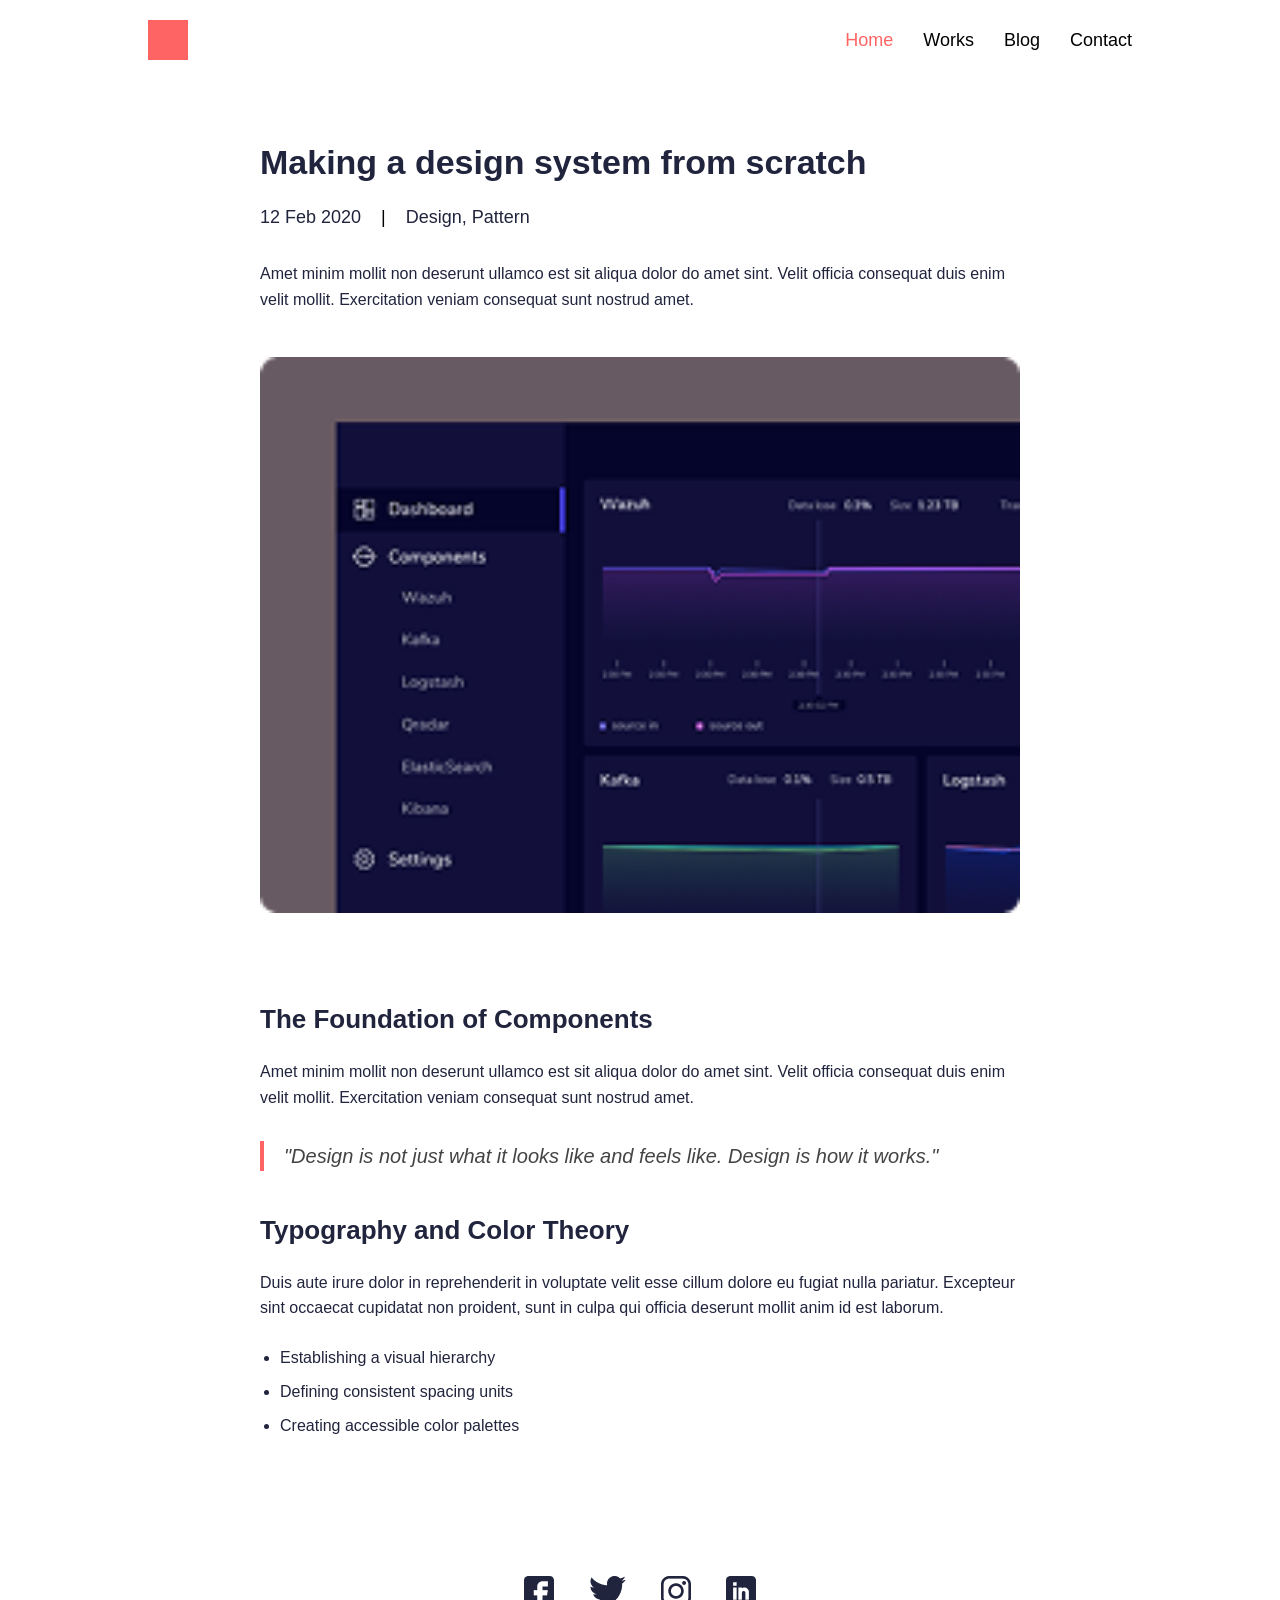
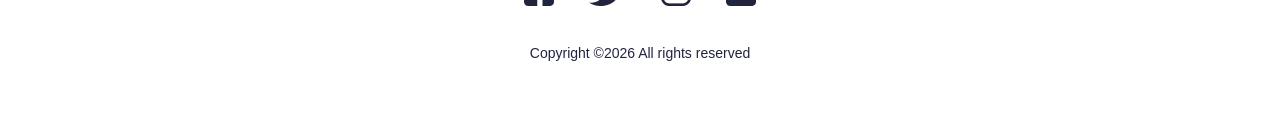
==== src/blog.html @ fc3e3138 "adding the first draft of my teaching project" ====
<!doctype html>
<html lang="en">
  <head>
    <meta charset="UTF-8" />
    <meta name="viewport" content="width=device-width, initial-scale=1.0" />
    <title>John | Creative Technologist</title>
    <link rel="stylesheet" href="style.css" />
  </head>
  <body>
    <nav class="navbar">
      <div class="container">
        <div class="logo">
          <div class="logo-placeholder"></div>
        </div>

        <ul class="nav-links" id="navLinks">
          <li><a href="#" class="active">Home</a></li>
          <li><a href="#">Works</a></li>
          <li><a href="#">Blog</a></li>
          <li><a href="#">Contact</a></li>
        </ul>

        <div class="burger" id="burgerMenu">
          <span></span>
          <span></span>
          <span></span>
        </div>
      </div>
    </nav>

    <main class="blog-post-container">
    <article class="blog-article">
        <header class="blog-header">
            <h1 class="blog-main-title">Making a design system from scratch</h1>
            
            <div class="blog-metadata">
                <span class="blog-date">12 Feb 2020</span>
                <span class="blog-divider">|</span>
                <span class="blog-tags">Design, Pattern</span>
            </div>
        </header>

        <section class="blog-content">
            <p class="blog-paragraph">
                Amet minim mollit non deserunt ullamco est sit aliqua dolor do amet sint. Velit officia consequat duis enim velit mollit. Exercitation veniam consequat sunt nostrud amet.
            </p>

            <img src="../assets/works1.png" alt="Design System Diagram" class="blog-featured-image">

            <h2 class="blog-subheading">The Foundation of Components</h2>
            <p class="blog-paragraph">
                Amet minim mollit non deserunt ullamco est sit aliqua dolor do amet sint. Velit officia consequat duis enim velit mollit. Exercitation veniam consequat sunt nostrud amet.
            </p>
            
            <blockquote class="blog-quote">
                "Design is not just what it looks like and feels like. Design is how it works."
            </blockquote>

            <h2 class="blog-subheading">Typography and Color Theory</h2>
            <p class="blog-paragraph">
                Duis aute irure dolor in reprehenderit in voluptate velit esse cillum dolore eu fugiat nulla pariatur. Excepteur sint occaecat cupidatat non proident, sunt in culpa qui officia deserunt mollit anim id est laborum.
            </p>

            <ul class="blog-list">
                <li class="blog-list-item">Establishing a visual hierarchy</li>
                <li class="blog-list-item">Defining consistent spacing units</li>
                <li class="blog-list-item">Creating accessible color palettes</li>
            </ul>
        </section>
    </article>
</main>

    <footer class="footer-section">
      <div class="container">
        <div class="footer-socials">
          <a href="#" class="footer-link"
            ><img src="../assets/fb.png" alt=""
          /></a>
          <a href="#" class="footer-link"><img src="../assets/Group.png" alt=""></i></a>
          <a href="#" class="footer-link"><img src="../assets/insta.png" alt=""></a>
          <a href="#" class="footer-link"><img src="../assets/Linkedin.png" alt=""></a>
        </div>
        <p class="footer-copyright">Copyright ©2026 All rights reserved</p>
      </div>
    </footer>

    
    <script src="script.js"></script>
  </body>
</html>
---- src/style.css ----
/* General Styles */
* {
  margin: 0;
  padding: 0;
  box-sizing: border-box;
}

body {
  font-family: "Heebo", sans-serif; /* Similar to the font in your image */
  color: #21243d;
  line-height: 1.5;
}

.container {
  max-width: 80%;
  margin: 0 auto;
  padding: 0 20px;
  /* background-color: red; */
}

/* Navbar */
.navbar {
  padding: 20px 0;
}

.navbar .container {
  display: flex;
  justify-content: space-between;
  align-items: center;
}

.logo-placeholder {
  width: 40px;
  height: 40px;
  background-color: #ff6464; /* Your accent color */
}

.nav-links {
  display: flex;
  list-style: none;
}

.nav-links li {
  margin-left: 30px;
}

.nav-links a {
  text-decoration: none;
  color: #000;
  font-weight: 500;
  font-size: 18px;
}

.nav-links a:hover {
  border-bottom: 2px solid #ff6464;
}

.nav-links a.active {
  color: #ff6464;
}

.burger {
  display: none;
  cursor: pointer;
}

.burger span {
  display: block;
  width: 25px;
  height: 3px;
  background: #21243d;
  margin: 5px;
}

/* Hero Section */
.hero {
  padding: 80px 0;
}

.hero-flex {
  display: flex;
  flex-direction: row-reverse; /* Image on right for desktop */
  align-items: center;
  justify-content: space-between;
}

.hero-image img {
  width: 240px;
  height: 240px;
  border-radius: 50%;
  object-fit: cover;
  box-shadow: -10px 10px 0px #edf7fa; /* Subtle offset circle effect */
}

.hero-content {
  max-width: 500px;
}

.hero-content h1 {
  font-size: 44px;
  line-height: 1.2;
  margin-bottom: 25px;
}

.hero-content p {
  margin-bottom: 35px;
  font-size: 16px;
}

.btn-primary {
  display: inline-block;
  background-color: #ff6464;
  color: white;
  padding: 12px 25px;
  text-decoration: none;
  border-radius: 2px;
  font-weight: 500;
  border-radius: 5px;
  transition: background-color 0.3s ease;
}

.btn-primary:hover {
  background-color: #ff4c4c;
}

/* Mobile Responsive */
@media (max-width: 768px) {
  .container {
    max-width: 95%;
  }

  .nav-links {
    display: none; /* Hide for basic toggle or use JS to show */
    flex-direction: column;
    position: absolute;
    top: 70px;
    right: 20px;
    background: white;
    margin: auto;
    line-height: 40px;
    box-shadow: 0 5px 10px rgba(0, 0, 0, 0.1);
    padding: 50px 20px;
    min-width: 90%;
    border-radius: 10px;
  }

  .nav-links.active {
    display: flex;
  }

  .burger {
    display: block;
  }

  .hero-flex {
    flex-direction: column; /* Stack image on top for mobile */
    text-align: center;
  }

  .hero-image {
    margin-bottom: 30px;
  }

  .hero-image img {
    width: 170px;
    height: 170px;
  }

  .hero-content h1 {
    font-size: 32px;
  }
}

/* REcent section */

/* Recent Posts Section */
.recent-section {
  background-color: #edf7fa; /* Light blue background from image */
  padding: 30px 0 50px 0;
}

.recent-header {
  display: flex;
  justify-content: space-between;
  align-items: center;
  margin-bottom: 20px;
}

.recent-header h2 {
  font-size: 22px;
  font-weight: 400;
  color: #21243d;
}

.recent-view-all {
  text-decoration: none;
  color: #00a8cc;
  font-size: 16px;
  display: none; /* Hidden in mobile view per your image */
}

.recent-container {
  display: flex;
  gap: 20px;
}

.recent-card {
  background: #ffffff;
  padding: 25px;
  border-radius: 4px;
  flex: 1; /* Makes cards equal width */
  box-shadow: 0px 4px 10px rgba(187, 225, 250, 0.25);
}

.recent-title {
  font-size: 26px;
  font-weight: 700;
  margin-bottom: 15px;
  line-height: 1.2;
}

.recent-meta {
  font-size: 18px;
  margin-bottom: 15px;
  color: #21243d;
}

.recent-divider {
  margin: 0 15px;
}

.recent-excerpt {
  font-size: 16px;
  color: #21243d;
}

/* Mobile Responsive Adjustments */
@media (max-width: 768px) {
  .recent-header {
    justify-content: center; /* Center "Recent posts" text on mobile */
  }

  .recent-view-all {
    display: none;
  }

  .recent-container {
    flex-direction: column; /* Stack cards vertically */
    align-items: center;
  }

  .recent-card {
    width: 100%;
    max-width: 350px; /* Optional: keeps cards from getting too wide on mobile */
    text-align: left;
  }

  .recent-title {
    font-size: 22px;
  }
}

/* Featured Works Section */
.works-section {
  padding: 30px 0;
  background-color: #fff;
}

.works-main-title {
  font-size: 22px;
  font-weight: 400;
  margin-bottom: 20px;
  color: #21243d;
}

.works-list {
  display: flex;
  flex-direction: column;
}

.works-card {
  display: flex;
  padding: 20px 0;
  border-bottom: 1px solid #e0e0e0;
  gap: 20px;
}

.works-image img {
  width: 246px;
  height: 180px;
  object-fit: cover;
  border-radius: 6px;
}

.works-info {
  flex: 1;
}

.works-title {
  font-size: 30px;
  font-weight: 700;
  margin-bottom: 15px;
  color: #21243d;
}

.works-meta {
  display: flex;
  align-items: center;
  gap: 20px;
  margin-bottom: 15px;
}

.works-year {
  background-color: #142850;
  color: white;
  padding: 2px 12px;
  border-radius: 16px;
  font-weight: 900;
  font-size: 18px;
}

.works-category {
  color: #8695a4;
  font-size: 20px;
}

.works-description {
  font-size: 16px;
  color: #21243d;
}

/* Mobile Responsive */
@media (max-width: 768px) {
  .works-card {
    flex-direction: column; /* Wrap the card items */
    text-align: left;
  }

  .works-image img {
    width: 100%; /* Image takes full width on mobile */
    height: auto;
  }

  .works-title {
    font-size: 24px;
    margin-top: 10px;
  }

  .works-main-title {
    text-align: center;
  }
}

/* Footer Section */
.footer-section {
  padding: 50px 0;
  text-align: center;
  background-color: #fff;
}

.footer-socials {
  display: flex;
  justify-content: center;
  gap: 35px; /* Spacing between icons */
  margin-bottom: 25px;
}

.footer-link {
  color: #21243d; /* Dark navy from your design */
  font-size: 30px; /* Size for social icons */
  text-decoration: none;
  transition: color 0.3s ease;
}

.footer-link:hover {
  color: #ff6464; /* Accent color on hover */
}

.footer-copyright {
  font-size: 14px;
  color: #21243d;
}

/* If you aren't using an icon library yet, these 
   placeholders help visualize the layout */
.footer-link i {
  display: inline-block;
  width: 30px;
  height: 30px;
  background-color: #21243d;
  border-radius: 4px;
}

/* Contact Section */
.contact-section {
  padding: 60px 0;
  background-color: #edf7fa; /* Light blue background like Recent Posts */
}

.contact-main-title {
  font-size: 30px;
  font-weight: 700;
  text-align: center;
  margin-bottom: 40px;
  color: #21243d;
}

.contact-form-wrapper {
  max-width: 600px;
  margin: 0 auto;
  background: #ffffff;
  padding: 30px;
  border-radius: 8px;
  box-shadow: 0px 4px 10px rgba(0, 0, 0, 0.05);
}

.contact-input-group {
  margin-bottom: 20px;
}

.contact-label {
  display: block;
  font-size: 16px;
  font-weight: 500;
  margin-bottom: 8px;
  color: #21243d;
}

.contact-input,
.contact-textarea {
  width: 100%;
  padding: 12px 15px;
  border: 1px solid #e0e0e0;
  border-radius: 4px;
  font-family: inherit;
  font-size: 16px;
  color: #21243d;
  outline: none;
  transition: border-color 0.3s ease;
}

.contact-input:focus,
.contact-textarea:focus {
  border-color: #ff6464; /* Highlight with your accent color */
}

.contact-submit-btn {
  width: 100%;
  background-color: #ff6464;
  color: white;
  padding: 14px;
  border: none;
  border-radius: 4px;
  font-size: 18px;
  font-weight: 500;
  cursor: pointer;
  transition: background-color 0.3s ease;
}

.contact-submit-btn:hover {
  background-color: #e55a5a;
}

/* Mobile Responsive */
@media (max-width: 768px) {
  .contact-form-wrapper {
    margin: 0 10px;
    padding: 20px;
  }

  .contact-main-title {
    font-size: 26px;
  }
}

/* Blog section style */
/* Blog Post Page Styles */
.blog-post-container {
  padding: 60px 20px;
  max-width: 800px; /* Narrower for better reading experience */
  margin: 0 auto;
}

.blog-main-title {
  font-size: 34px;
  font-weight: 700;
  line-height: 1.3;
  color: #21243d;
  margin-bottom: 20px;
}

.blog-metadata {
  font-size: 18px;
  color: #21243d;
  margin-bottom: 30px;
}

.blog-divider {
  margin: 0 15px;
  color: #000;
}

.blog-tags {
  color: #21243d;
}

.blog-content {
  margin-top: 30px;
}

.blog-paragraph {
  font-size: 16px;
  line-height: 1.6;
  margin-bottom: 25px;
  color: #21243d;
}

.blog-featured-image {
  width: 100%;
  height: auto;
  border-radius: 6px;
  margin: 20px 0 40px 0;
}

.blog-subheading {
  font-size: 26px;
  font-weight: 700;
  margin: 40px 0 20px 0;
  color: #21243d;
}

.blog-quote {
  border-left: 4px solid #ff6464;
  padding-left: 20px;
  font-style: italic;
  font-size: 20px;
  margin: 30px 0;
  color: #444;
}

.blog-list {
  margin-bottom: 25px;
  padding-left: 20px;
}

.blog-list-item {
  margin-bottom: 10px;
  font-size: 16px;
}

/* Mobile Adjustments */
@media (max-width: 768px) {
  .blog-post-container {
    padding: 40px 15px;
  }

  .blog-main-title {
    font-size: 28px;
  }

  .blog-metadata {
    font-size: 16px;
  }
}
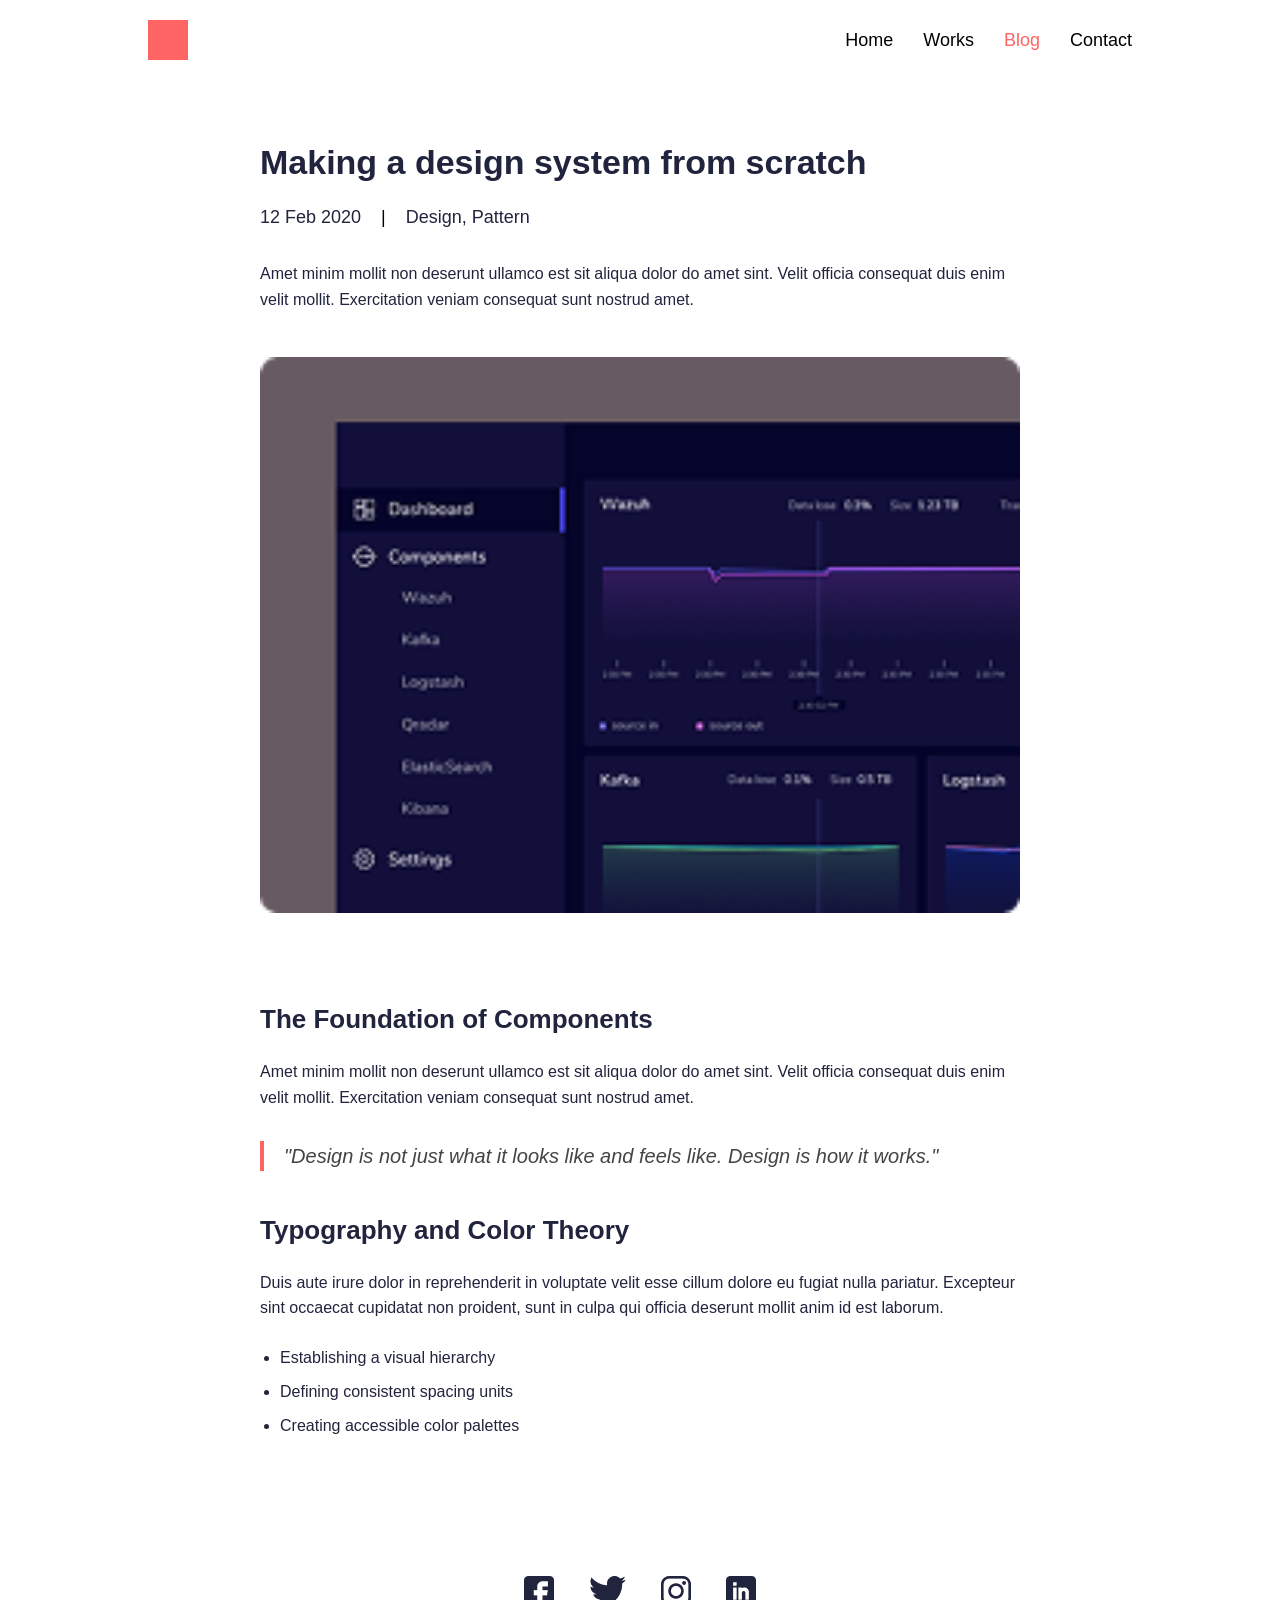
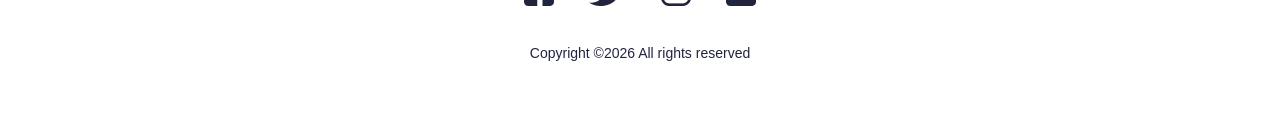
==== commit c6b07696: "making slight changes" ====
--- a/src/blog.html
+++ b/src/blog.html
@@ -14,10 +14,10 @@
         </div>
 
         <ul class="nav-links" id="navLinks">
-          <li><a href="#" class="active">Home</a></li>
-          <li><a href="#">Works</a></li>
-          <li><a href="#">Blog</a></li>
-          <li><a href="#">Contact</a></li>
+          <li><a href="../src/index.html" >Home</a></li>
+          <li><a href="../src/index.html#worksSection">Works</a></li>
+          <li><a href="#" class="active">Blog</a></li>
+          <li><a href="../src/index.html#Contact">Contact</a></li>
         </ul>
 
         <div class="burger" id="burgerMenu">
